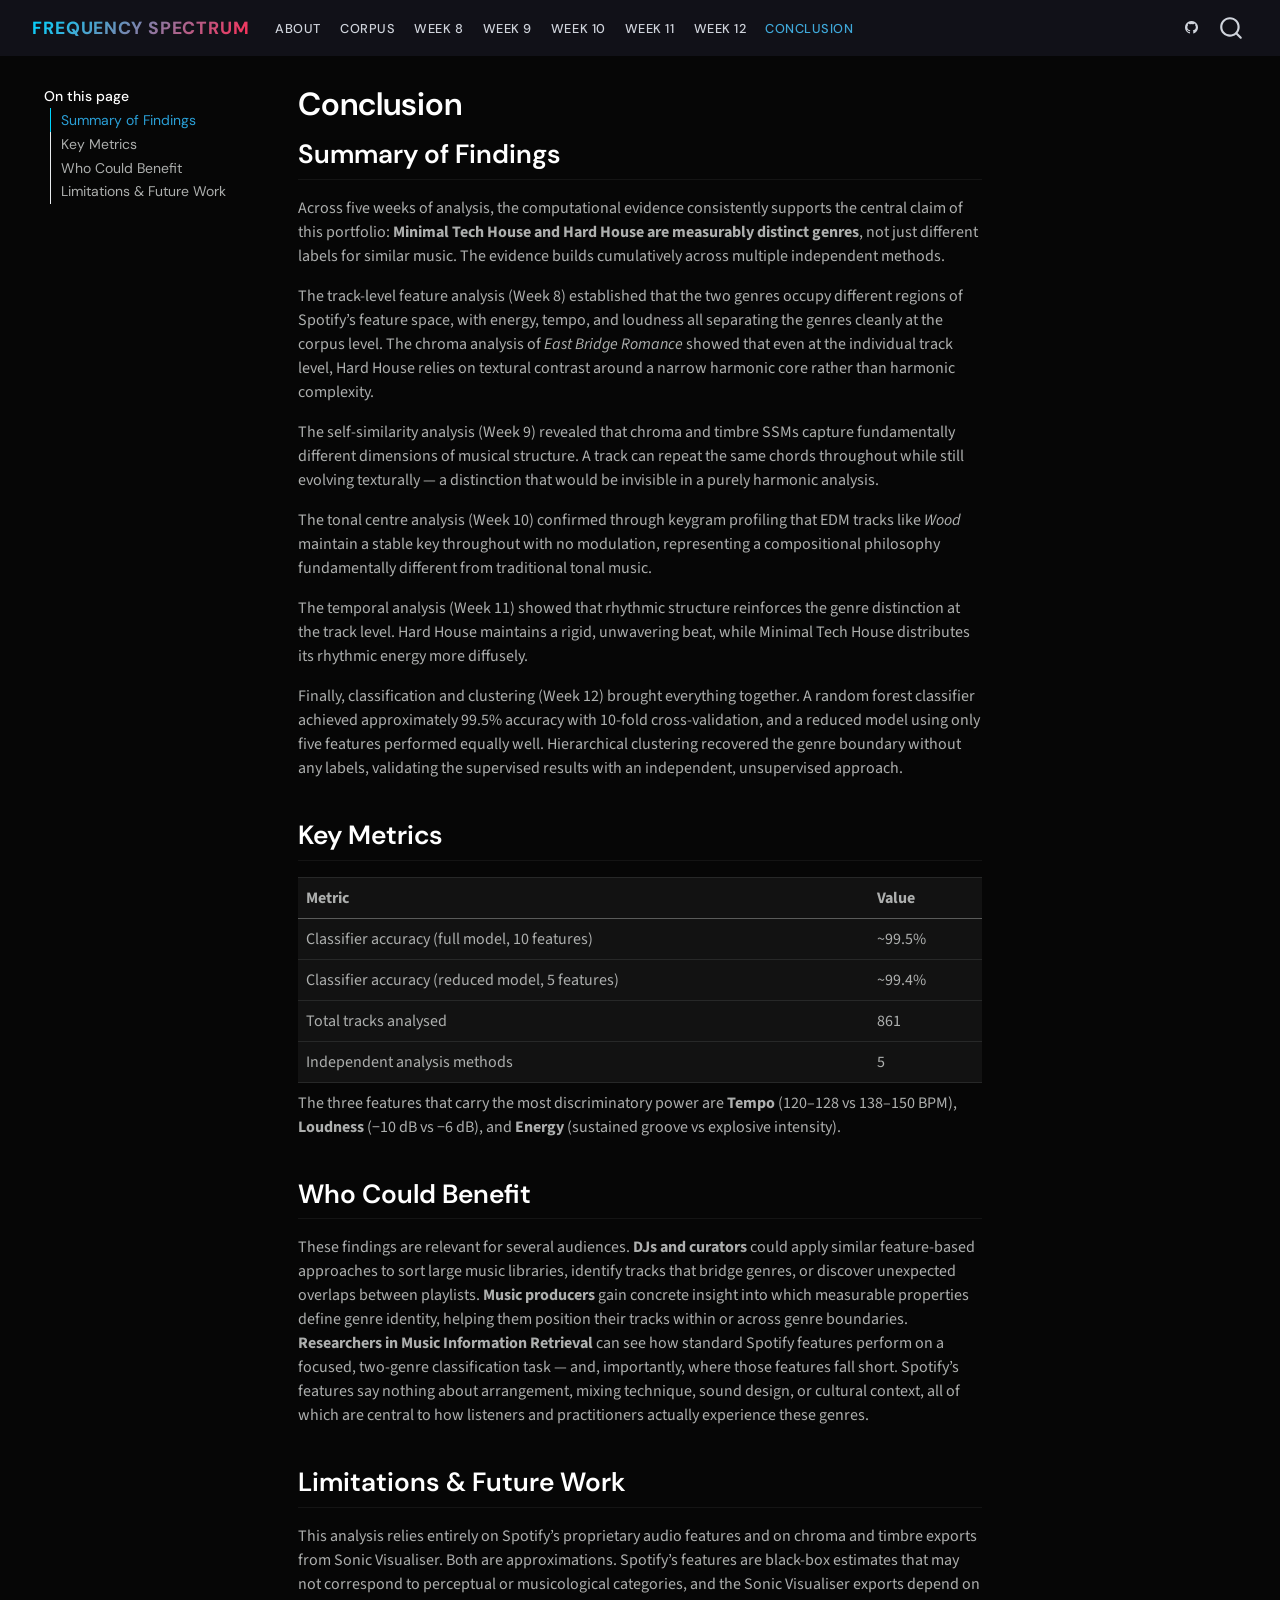
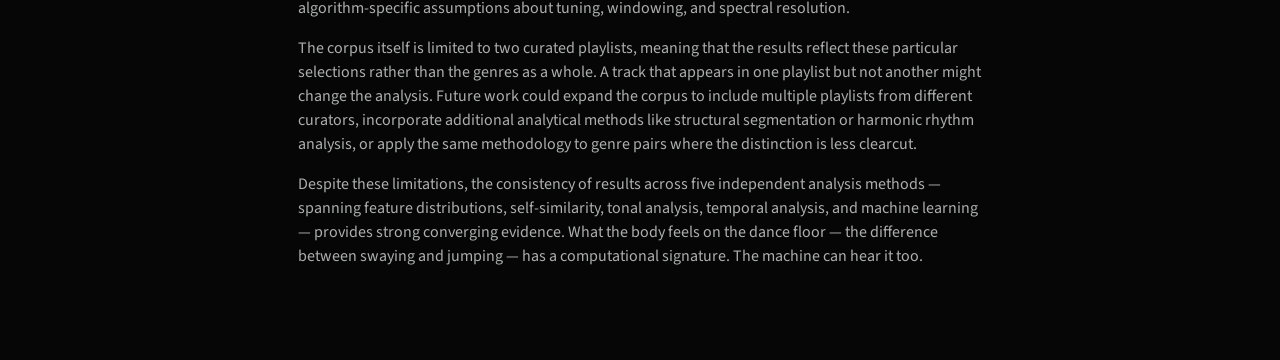
==== docs/conclusion.html @ 455fdeac "Final portfolio" ====
<!DOCTYPE html>
<html xmlns="http://www.w3.org/1999/xhtml" lang="en" xml:lang="en"><head>

<meta charset="utf-8">
<meta name="generator" content="quarto-1.8.25">

<meta name="viewport" content="width=device-width, initial-scale=1.0, user-scalable=yes">


<title>Conclusion – Frequency Spectrum</title>
<style>
code{white-space: pre-wrap;}
span.smallcaps{font-variant: small-caps;}
div.columns{display: flex; gap: min(4vw, 1.5em);}
div.column{flex: auto; overflow-x: auto;}
div.hanging-indent{margin-left: 1.5em; text-indent: -1.5em;}
ul.task-list{list-style: none;}
ul.task-list li input[type="checkbox"] {
  width: 0.8em;
  margin: 0 0.8em 0.2em -1em; /* quarto-specific, see https://github.com/quarto-dev/quarto-cli/issues/4556 */ 
  vertical-align: middle;
}
</style>


<script src="site_libs/quarto-nav/quarto-nav.js"></script>
<script src="site_libs/quarto-nav/headroom.min.js"></script>
<script src="site_libs/clipboard/clipboard.min.js"></script>
<script src="site_libs/quarto-search/autocomplete.umd.js"></script>
<script src="site_libs/quarto-search/fuse.min.js"></script>
<script src="site_libs/quarto-search/quarto-search.js"></script>
<meta name="quarto:offset" content="./">
<script src="site_libs/quarto-html/quarto.js" type="module"></script>
<script src="site_libs/quarto-html/tabsets/tabsets.js" type="module"></script>
<script src="site_libs/quarto-html/axe/axe-check.js" type="module"></script>
<script src="site_libs/quarto-html/popper.min.js"></script>
<script src="site_libs/quarto-html/tippy.umd.min.js"></script>
<script src="site_libs/quarto-html/anchor.min.js"></script>
<link href="site_libs/quarto-html/tippy.css" rel="stylesheet">
<link href="site_libs/quarto-html/quarto-syntax-highlighting-dark-707d8167ce6003fca903bfe2be84ab7f.css" rel="stylesheet" id="quarto-text-highlighting-styles">
<script src="site_libs/bootstrap/bootstrap.min.js"></script>
<link href="site_libs/bootstrap/bootstrap-icons.css" rel="stylesheet">
<link href="site_libs/bootstrap/bootstrap-e478859834df8f7b077fbd1dd3762a8b.min.css" rel="stylesheet" append-hash="true" id="quarto-bootstrap" data-mode="dark">
<script id="quarto-search-options" type="application/json">{
  "location": "navbar",
  "copy-button": false,
  "collapse-after": 3,
  "panel-placement": "end",
  "type": "overlay",
  "limit": 50,
  "keyboard-shortcut": [
    "f",
    "/",
    "s"
  ],
  "show-item-context": false,
  "language": {
    "search-no-results-text": "No results",
    "search-matching-documents-text": "matching documents",
    "search-copy-link-title": "Copy link to search",
    "search-hide-matches-text": "Hide additional matches",
    "search-more-match-text": "more match in this document",
    "search-more-matches-text": "more matches in this document",
    "search-clear-button-title": "Clear",
    "search-text-placeholder": "",
    "search-detached-cancel-button-title": "Cancel",
    "search-submit-button-title": "Submit",
    "search-label": "Search"
  }
}</script>
<style>html{ scroll-behavior: smooth; }</style>


<link rel="stylesheet" href="style.css">
</head>

<body class="floating nav-fixed quarto-light">

<div id="quarto-search-results"></div>
  <header id="quarto-header" class="headroom fixed-top">
    <nav class="navbar navbar-expand-lg " data-bs-theme="dark">
      <div class="navbar-container container-fluid">
      <div class="navbar-brand-container mx-auto">
    <a href="./index.html" class="navbar-brand navbar-brand-logo">
    </a>
    <a class="navbar-brand" href="./index.html">
    <span class="navbar-title">Frequency Spectrum</span>
    </a>
  </div>
            <div id="quarto-search" class="" title="Search"></div>
          <button class="navbar-toggler" type="button" data-bs-toggle="collapse" data-bs-target="#navbarCollapse" aria-controls="navbarCollapse" role="menu" aria-expanded="false" aria-label="Toggle navigation" onclick="if (window.quartoToggleHeadroom) { window.quartoToggleHeadroom(); }">
  <span class="navbar-toggler-icon"></span>
</button>
          <div class="collapse navbar-collapse" id="navbarCollapse">
            <ul class="navbar-nav navbar-nav-scroll me-auto">
  <li class="nav-item">
    <a class="nav-link" href="./index.html"> 
<span class="menu-text">About</span></a>
  </li>  
  <li class="nav-item">
    <a class="nav-link" href="./corpus.html"> 
<span class="menu-text">Corpus</span></a>
  </li>  
  <li class="nav-item">
    <a class="nav-link" href="./week8.html"> 
<span class="menu-text">Week 8</span></a>
  </li>  
  <li class="nav-item">
    <a class="nav-link" href="./week9.html"> 
<span class="menu-text">Week 9</span></a>
  </li>  
  <li class="nav-item">
    <a class="nav-link" href="./week10.html"> 
<span class="menu-text">Week 10</span></a>
  </li>  
  <li class="nav-item">
    <a class="nav-link" href="./week11.html"> 
<span class="menu-text">Week 11</span></a>
  </li>  
  <li class="nav-item">
    <a class="nav-link" href="./week12.html"> 
<span class="menu-text">Week 12</span></a>
  </li>  
  <li class="nav-item">
    <a class="nav-link active" href="./conclusion.html" aria-current="page"> 
<span class="menu-text">Conclusion</span></a>
  </li>  
</ul>
            <ul class="navbar-nav navbar-nav-scroll ms-auto">
  <li class="nav-item compact">
    <a class="nav-link" href="https://github.com/abelvestering/Computational_Musicology/"> <i class="bi bi-github" role="img">
</i> 
<span class="menu-text"></span></a>
  </li>  
</ul>
          </div> <!-- /navcollapse -->
            <div class="quarto-navbar-tools">
</div>
      </div> <!-- /container-fluid -->
    </nav>
</header>
<!-- content -->
<div id="quarto-content" class="quarto-container page-columns page-rows-contents page-layout-article page-navbar">
<!-- sidebar -->
  <nav id="quarto-sidebar" class="sidebar collapse collapse-horizontal quarto-sidebar-collapse-item sidebar-navigation floating overflow-auto">
    <nav id="TOC" role="doc-toc" class="toc-active">
    <h2 id="toc-title">On this page</h2>
   
  <ul>
  <li><a href="#summary-of-findings" id="toc-summary-of-findings" class="nav-link active" data-scroll-target="#summary-of-findings">Summary of Findings</a></li>
  <li><a href="#key-metrics" id="toc-key-metrics" class="nav-link" data-scroll-target="#key-metrics">Key Metrics</a></li>
  <li><a href="#who-could-benefit" id="toc-who-could-benefit" class="nav-link" data-scroll-target="#who-could-benefit">Who Could Benefit</a></li>
  <li><a href="#limitations-future-work" id="toc-limitations-future-work" class="nav-link" data-scroll-target="#limitations-future-work">Limitations &amp; Future Work</a></li>
  </ul>
</nav>
</nav>
<div id="quarto-sidebar-glass" class="quarto-sidebar-collapse-item" data-bs-toggle="collapse" data-bs-target=".quarto-sidebar-collapse-item"></div>
<!-- margin-sidebar -->
    <div id="quarto-margin-sidebar" class="sidebar margin-sidebar zindex-bottom">
    </div>
<!-- main -->
<main class="content" id="quarto-document-content">

<header id="title-block-header" class="quarto-title-block default">
<div class="quarto-title">
<h1 class="title">Conclusion</h1>
</div>



<div class="quarto-title-meta">

    
  
    
  </div>
  


</header>


<section id="summary-of-findings" class="level2">
<h2 class="anchored" data-anchor-id="summary-of-findings">Summary of Findings</h2>
<p>Across five weeks of analysis, the computational evidence consistently supports the central claim of this portfolio: <strong>Minimal Tech House and Hard House are measurably distinct genres</strong>, not just different labels for similar music. The evidence builds cumulatively across multiple independent methods.</p>
<p>The track-level feature analysis (Week 8) established that the two genres occupy different regions of Spotify’s feature space, with energy, tempo, and loudness all separating the genres cleanly at the corpus level. The chroma analysis of <em>East Bridge Romance</em> showed that even at the individual track level, Hard House relies on textural contrast around a narrow harmonic core rather than harmonic complexity.</p>
<p>The self-similarity analysis (Week 9) revealed that chroma and timbre SSMs capture fundamentally different dimensions of musical structure. A track can repeat the same chords throughout while still evolving texturally — a distinction that would be invisible in a purely harmonic analysis.</p>
<p>The tonal centre analysis (Week 10) confirmed through keygram profiling that EDM tracks like <em>Wood</em> maintain a stable key throughout with no modulation, representing a compositional philosophy fundamentally different from traditional tonal music.</p>
<p>The temporal analysis (Week 11) showed that rhythmic structure reinforces the genre distinction at the track level. Hard House maintains a rigid, unwavering beat, while Minimal Tech House distributes its rhythmic energy more diffusely.</p>
<p>Finally, classification and clustering (Week 12) brought everything together. A random forest classifier achieved approximately 99.5% accuracy with 10-fold cross-validation, and a reduced model using only five features performed equally well. Hierarchical clustering recovered the genre boundary without any labels, validating the supervised results with an independent, unsupervised approach.</p>
</section>
<section id="key-metrics" class="level2">
<h2 class="anchored" data-anchor-id="key-metrics">Key Metrics</h2>
<table class="caption-top table">
<thead>
<tr class="header">
<th>Metric</th>
<th>Value</th>
</tr>
</thead>
<tbody>
<tr class="odd">
<td>Classifier accuracy (full model, 10 features)</td>
<td>~99.5%</td>
</tr>
<tr class="even">
<td>Classifier accuracy (reduced model, 5 features)</td>
<td>~99.4%</td>
</tr>
<tr class="odd">
<td>Total tracks analysed</td>
<td>861</td>
</tr>
<tr class="even">
<td>Independent analysis methods</td>
<td>5</td>
</tr>
</tbody>
</table>
<p>The three features that carry the most discriminatory power are <strong>Tempo</strong> (120–128 vs 138–150 BPM), <strong>Loudness</strong> (−10 dB vs −6 dB), and <strong>Energy</strong> (sustained groove vs explosive intensity).</p>
</section>
<section id="who-could-benefit" class="level2">
<h2 class="anchored" data-anchor-id="who-could-benefit">Who Could Benefit</h2>
<p>These findings are relevant for several audiences. <strong>DJs and curators</strong> could apply similar feature-based approaches to sort large music libraries, identify tracks that bridge genres, or discover unexpected overlaps between playlists. <strong>Music producers</strong> gain concrete insight into which measurable properties define genre identity, helping them position their tracks within or across genre boundaries. <strong>Researchers in Music Information Retrieval</strong> can see how standard Spotify features perform on a focused, two-genre classification task — and, importantly, where those features fall short. Spotify’s features say nothing about arrangement, mixing technique, sound design, or cultural context, all of which are central to how listeners and practitioners actually experience these genres.</p>
</section>
<section id="limitations-future-work" class="level2">
<h2 class="anchored" data-anchor-id="limitations-future-work">Limitations &amp; Future Work</h2>
<p>This analysis relies entirely on Spotify’s proprietary audio features and on chroma and timbre exports from Sonic Visualiser. Both are approximations. Spotify’s features are black-box estimates that may not correspond to perceptual or musicological categories, and the Sonic Visualiser exports depend on algorithm-specific assumptions about tuning, windowing, and spectral resolution.</p>
<p>The corpus itself is limited to two curated playlists, meaning that the results reflect these particular selections rather than the genres as a whole. A track that appears in one playlist but not another might change the analysis. Future work could expand the corpus to include multiple playlists from different curators, incorporate additional analytical methods like structural segmentation or harmonic rhythm analysis, or apply the same methodology to genre pairs where the distinction is less clearcut.</p>
<p>Despite these limitations, the consistency of results across five independent analysis methods — spanning feature distributions, self-similarity, tonal analysis, temporal analysis, and machine learning — provides strong converging evidence. What the body feels on the dance floor — the difference between swaying and jumping — has a computational signature. The machine can hear it too.</p>


</section>

</main> <!-- /main -->
<script id="quarto-html-after-body" type="application/javascript">
  window.document.addEventListener("DOMContentLoaded", function (event) {
    const icon = "";
    const anchorJS = new window.AnchorJS();
    anchorJS.options = {
      placement: 'right',
      icon: icon
    };
    anchorJS.add('.anchored');
    const isCodeAnnotation = (el) => {
      for (const clz of el.classList) {
        if (clz.startsWith('code-annotation-')) {                     
          return true;
        }
      }
      return false;
    }
    const onCopySuccess = function(e) {
      // button target
      const button = e.trigger;
      // don't keep focus
      button.blur();
      // flash "checked"
      button.classList.add('code-copy-button-checked');
      var currentTitle = button.getAttribute("title");
      button.setAttribute("title", "Copied!");
      let tooltip;
      if (window.bootstrap) {
        button.setAttribute("data-bs-toggle", "tooltip");
        button.setAttribute("data-bs-placement", "left");
        button.setAttribute("data-bs-title", "Copied!");
        tooltip = new bootstrap.Tooltip(button, 
          { trigger: "manual", 
            customClass: "code-copy-button-tooltip",
            offset: [0, -8]});
        tooltip.show();    
      }
      setTimeout(function() {
        if (tooltip) {
          tooltip.hide();
          button.removeAttribute("data-bs-title");
          button.removeAttribute("data-bs-toggle");
          button.removeAttribute("data-bs-placement");
        }
        button.setAttribute("title", currentTitle);
        button.classList.remove('code-copy-button-checked');
      }, 1000);
      // clear code selection
      e.clearSelection();
    }
    const getTextToCopy = function(trigger) {
      const outerScaffold = trigger.parentElement.cloneNode(true);
      const codeEl = outerScaffold.querySelector('code');
      for (const childEl of codeEl.children) {
        if (isCodeAnnotation(childEl)) {
          childEl.remove();
        }
      }
      return codeEl.innerText;
    }
    const clipboard = new window.ClipboardJS('.code-copy-button:not([data-in-quarto-modal])', {
      text: getTextToCopy
    });
    clipboard.on('success', onCopySuccess);
    if (window.document.getElementById('quarto-embedded-source-code-modal')) {
      const clipboardModal = new window.ClipboardJS('.code-copy-button[data-in-quarto-modal]', {
        text: getTextToCopy,
        container: window.document.getElementById('quarto-embedded-source-code-modal')
      });
      clipboardModal.on('success', onCopySuccess);
    }
      var localhostRegex = new RegExp(/^(?:http|https):\/\/localhost\:?[0-9]*\//);
      var mailtoRegex = new RegExp(/^mailto:/);
        var filterRegex = new RegExp('/' + window.location.host + '/');
      var isInternal = (href) => {
          return filterRegex.test(href) || localhostRegex.test(href) || mailtoRegex.test(href);
      }
      // Inspect non-navigation links and adorn them if external
     var links = window.document.querySelectorAll('a[href]:not(.nav-link):not(.navbar-brand):not(.toc-action):not(.sidebar-link):not(.sidebar-item-toggle):not(.pagination-link):not(.no-external):not([aria-hidden]):not(.dropdown-item):not(.quarto-navigation-tool):not(.about-link)');
      for (var i=0; i<links.length; i++) {
        const link = links[i];
        if (!isInternal(link.href)) {
          // undo the damage that might have been done by quarto-nav.js in the case of
          // links that we want to consider external
          if (link.dataset.originalHref !== undefined) {
            link.href = link.dataset.originalHref;
          }
        }
      }
    function tippyHover(el, contentFn, onTriggerFn, onUntriggerFn) {
      const config = {
        allowHTML: true,
        maxWidth: 500,
        delay: 100,
        arrow: false,
        appendTo: function(el) {
            return el.parentElement;
        },
        interactive: true,
        interactiveBorder: 10,
        theme: 'quarto',
        placement: 'bottom-start',
      };
      if (contentFn) {
        config.content = contentFn;
      }
      if (onTriggerFn) {
        config.onTrigger = onTriggerFn;
      }
      if (onUntriggerFn) {
        config.onUntrigger = onUntriggerFn;
      }
      window.tippy(el, config); 
    }
    const noterefs = window.document.querySelectorAll('a[role="doc-noteref"]');
    for (var i=0; i<noterefs.length; i++) {
      const ref = noterefs[i];
      tippyHover(ref, function() {
        // use id or data attribute instead here
        let href = ref.getAttribute('data-footnote-href') || ref.getAttribute('href');
        try { href = new URL(href).hash; } catch {}
        const id = href.replace(/^#\/?/, "");
        const note = window.document.getElementById(id);
        if (note) {
          return note.innerHTML;
        } else {
          return "";
        }
      });
    }
    const xrefs = window.document.querySelectorAll('a.quarto-xref');
    const processXRef = (id, note) => {
      // Strip column container classes
      const stripColumnClz = (el) => {
        el.classList.remove("page-full", "page-columns");
        if (el.children) {
          for (const child of el.children) {
            stripColumnClz(child);
          }
        }
      }
      stripColumnClz(note)
      if (id === null || id.startsWith('sec-')) {
        // Special case sections, only their first couple elements
        const container = document.createElement("div");
        if (note.children && note.children.length > 2) {
          container.appendChild(note.children[0].cloneNode(true));
          for (let i = 1; i < note.children.length; i++) {
            const child = note.children[i];
            if (child.tagName === "P" && child.innerText === "") {
              continue;
            } else {
              container.appendChild(child.cloneNode(true));
              break;
            }
          }
          if (window.Quarto?.typesetMath) {
            window.Quarto.typesetMath(container);
          }
          return container.innerHTML
        } else {
          if (window.Quarto?.typesetMath) {
            window.Quarto.typesetMath(note);
          }
          return note.innerHTML;
        }
      } else {
        // Remove any anchor links if they are present
        const anchorLink = note.querySelector('a.anchorjs-link');
        if (anchorLink) {
          anchorLink.remove();
        }
        if (window.Quarto?.typesetMath) {
          window.Quarto.typesetMath(note);
        }
        if (note.classList.contains("callout")) {
          return note.outerHTML;
        } else {
          return note.innerHTML;
        }
      }
    }
    for (var i=0; i<xrefs.length; i++) {
      const xref = xrefs[i];
      tippyHover(xref, undefined, function(instance) {
        instance.disable();
        let url = xref.getAttribute('href');
        let hash = undefined; 
        if (url.startsWith('#')) {
          hash = url;
        } else {
          try { hash = new URL(url).hash; } catch {}
        }
        if (hash) {
          const id = hash.replace(/^#\/?/, "");
          const note = window.document.getElementById(id);
          if (note !== null) {
            try {
              const html = processXRef(id, note.cloneNode(true));
              instance.setContent(html);
            } finally {
              instance.enable();
              instance.show();
            }
          } else {
            // See if we can fetch this
            fetch(url.split('#')[0])
            .then(res => res.text())
            .then(html => {
              const parser = new DOMParser();
              const htmlDoc = parser.parseFromString(html, "text/html");
              const note = htmlDoc.getElementById(id);
              if (note !== null) {
                const html = processXRef(id, note);
                instance.setContent(html);
              } 
            }).finally(() => {
              instance.enable();
              instance.show();
            });
          }
        } else {
          // See if we can fetch a full url (with no hash to target)
          // This is a special case and we should probably do some content thinning / targeting
          fetch(url)
          .then(res => res.text())
          .then(html => {
            const parser = new DOMParser();
            const htmlDoc = parser.parseFromString(html, "text/html");
            const note = htmlDoc.querySelector('main.content');
            if (note !== null) {
              // This should only happen for chapter cross references
              // (since there is no id in the URL)
              // remove the first header
              if (note.children.length > 0 && note.children[0].tagName === "HEADER") {
                note.children[0].remove();
              }
              const html = processXRef(null, note);
              instance.setContent(html);
            } 
          }).finally(() => {
            instance.enable();
            instance.show();
          });
        }
      }, function(instance) {
      });
    }
        let selectedAnnoteEl;
        const selectorForAnnotation = ( cell, annotation) => {
          let cellAttr = 'data-code-cell="' + cell + '"';
          let lineAttr = 'data-code-annotation="' +  annotation + '"';
          const selector = 'span[' + cellAttr + '][' + lineAttr + ']';
          return selector;
        }
        const selectCodeLines = (annoteEl) => {
          const doc = window.document;
          const targetCell = annoteEl.getAttribute("data-target-cell");
          const targetAnnotation = annoteEl.getAttribute("data-target-annotation");
          const annoteSpan = window.document.querySelector(selectorForAnnotation(targetCell, targetAnnotation));
          const lines = annoteSpan.getAttribute("data-code-lines").split(",");
          const lineIds = lines.map((line) => {
            return targetCell + "-" + line;
          })
          let top = null;
          let height = null;
          let parent = null;
          if (lineIds.length > 0) {
              //compute the position of the single el (top and bottom and make a div)
              const el = window.document.getElementById(lineIds[0]);
              top = el.offsetTop;
              height = el.offsetHeight;
              parent = el.parentElement.parentElement;
            if (lineIds.length > 1) {
              const lastEl = window.document.getElementById(lineIds[lineIds.length - 1]);
              const bottom = lastEl.offsetTop + lastEl.offsetHeight;
              height = bottom - top;
            }
            if (top !== null && height !== null && parent !== null) {
              // cook up a div (if necessary) and position it 
              let div = window.document.getElementById("code-annotation-line-highlight");
              if (div === null) {
                div = window.document.createElement("div");
                div.setAttribute("id", "code-annotation-line-highlight");
                div.style.position = 'absolute';
                parent.appendChild(div);
              }
              div.style.top = top - 2 + "px";
              div.style.height = height + 4 + "px";
              div.style.left = 0;
              let gutterDiv = window.document.getElementById("code-annotation-line-highlight-gutter");
              if (gutterDiv === null) {
                gutterDiv = window.document.createElement("div");
                gutterDiv.setAttribute("id", "code-annotation-line-highlight-gutter");
                gutterDiv.style.position = 'absolute';
                const codeCell = window.document.getElementById(targetCell);
                const gutter = codeCell.querySelector('.code-annotation-gutter');
                gutter.appendChild(gutterDiv);
              }
              gutterDiv.style.top = top - 2 + "px";
              gutterDiv.style.height = height + 4 + "px";
            }
            selectedAnnoteEl = annoteEl;
          }
        };
        const unselectCodeLines = () => {
          const elementsIds = ["code-annotation-line-highlight", "code-annotation-line-highlight-gutter"];
          elementsIds.forEach((elId) => {
            const div = window.document.getElementById(elId);
            if (div) {
              div.remove();
            }
          });
          selectedAnnoteEl = undefined;
        };
          // Handle positioning of the toggle
      window.addEventListener(
        "resize",
        throttle(() => {
          elRect = undefined;
          if (selectedAnnoteEl) {
            selectCodeLines(selectedAnnoteEl);
          }
        }, 10)
      );
      function throttle(fn, ms) {
      let throttle = false;
      let timer;
        return (...args) => {
          if(!throttle) { // first call gets through
              fn.apply(this, args);
              throttle = true;
          } else { // all the others get throttled
              if(timer) clearTimeout(timer); // cancel #2
              timer = setTimeout(() => {
                fn.apply(this, args);
                timer = throttle = false;
              }, ms);
          }
        };
      }
        // Attach click handler to the DT
        const annoteDls = window.document.querySelectorAll('dt[data-target-cell]');
        for (const annoteDlNode of annoteDls) {
          annoteDlNode.addEventListener('click', (event) => {
            const clickedEl = event.target;
            if (clickedEl !== selectedAnnoteEl) {
              unselectCodeLines();
              const activeEl = window.document.querySelector('dt[data-target-cell].code-annotation-active');
              if (activeEl) {
                activeEl.classList.remove('code-annotation-active');
              }
              selectCodeLines(clickedEl);
              clickedEl.classList.add('code-annotation-active');
            } else {
              // Unselect the line
              unselectCodeLines();
              clickedEl.classList.remove('code-annotation-active');
            }
          });
        }
    const findCites = (el) => {
      const parentEl = el.parentElement;
      if (parentEl) {
        const cites = parentEl.dataset.cites;
        if (cites) {
          return {
            el,
            cites: cites.split(' ')
          };
        } else {
          return findCites(el.parentElement)
        }
      } else {
        return undefined;
      }
    };
    var bibliorefs = window.document.querySelectorAll('a[role="doc-biblioref"]');
    for (var i=0; i<bibliorefs.length; i++) {
      const ref = bibliorefs[i];
      const citeInfo = findCites(ref);
      if (citeInfo) {
        tippyHover(citeInfo.el, function() {
          var popup = window.document.createElement('div');
          citeInfo.cites.forEach(function(cite) {
            var citeDiv = window.document.createElement('div');
            citeDiv.classList.add('hanging-indent');
            citeDiv.classList.add('csl-entry');
            var biblioDiv = window.document.getElementById('ref-' + cite);
            if (biblioDiv) {
              citeDiv.innerHTML = biblioDiv.innerHTML;
            }
            popup.appendChild(citeDiv);
          });
          return popup.innerHTML;
        });
      }
    }
  });
  </script>
</div> <!-- /content -->




<script src="site_libs/quarto-html/zenscroll-min.js"></script>
</body></html>
---- docs/site_libs/quarto-html/tippy.css ----
.tippy-box[data-animation=fade][data-state=hidden]{opacity:0}[data-tippy-root]{max-width:calc(100vw - 10px)}.tippy-box{position:relative;background-color:#333;color:#fff;border-radius:4px;font-size:14px;line-height:1.4;white-space:normal;outline:0;transition-property:transform,visibility,opacity}.tippy-box[data-placement^=top]>.tippy-arrow{bottom:0}.tippy-box[data-placement^=top]>.tippy-arrow:before{bottom:-7px;left:0;border-width:8px 8px 0;border-top-color:initial;transform-origin:center top}.tippy-box[data-placement^=bottom]>.tippy-arrow{top:0}.tippy-box[data-placement^=bottom]>.tippy-arrow:before{top:-7px;left:0;border-width:0 8px 8px;border-bottom-color:initial;transform-origin:center bottom}.tippy-box[data-placement^=left]>.tippy-arrow{right:0}.tippy-box[data-placement^=left]>.tippy-arrow:before{border-width:8px 0 8px 8px;border-left-color:initial;right:-7px;transform-origin:center left}.tippy-box[data-placement^=right]>.tippy-arrow{left:0}.tippy-box[data-placement^=right]>.tippy-arrow:before{left:-7px;border-width:8px 8px 8px 0;border-right-color:initial;transform-origin:center right}.tippy-box[data-inertia][data-state=visible]{transition-timing-function:cubic-bezier(.54,1.5,.38,1.11)}.tippy-arrow{width:16px;height:16px;color:#333}.tippy-arrow:before{content:"";position:absolute;border-color:transparent;border-style:solid}.tippy-content{position:relative;padding:5px 9px;z-index:1}
---- docs/site_libs/quarto-html/quarto-syntax-highlighting-dark-707d8167ce6003fca903bfe2be84ab7f.css ----
/* quarto syntax highlight colors */
:root {
  --quarto-hl-al-color: #f07178;
  --quarto-hl-an-color: #d4d0ab;
  --quarto-hl-at-color: #00e0e0;
  --quarto-hl-bn-color: #d4d0ab;
  --quarto-hl-bu-color: #abe338;
  --quarto-hl-ch-color: #abe338;
  --quarto-hl-co-color: #f8f8f2;
  --quarto-hl-cv-color: #ffd700;
  --quarto-hl-cn-color: #ffd700;
  --quarto-hl-cf-color: #ffa07a;
  --quarto-hl-dt-color: #ffa07a;
  --quarto-hl-dv-color: #d4d0ab;
  --quarto-hl-do-color: #f8f8f2;
  --quarto-hl-er-color: #f07178;
  --quarto-hl-ex-color: #00e0e0;
  --quarto-hl-fl-color: #d4d0ab;
  --quarto-hl-fu-color: #ffa07a;
  --quarto-hl-im-color: #abe338;
  --quarto-hl-in-color: #d4d0ab;
  --quarto-hl-kw-color: #ffa07a;
  --quarto-hl-op-color: #ffa07a;
  --quarto-hl-ot-color: #00e0e0;
  --quarto-hl-pp-color: #dcc6e0;
  --quarto-hl-re-color: #00e0e0;
  --quarto-hl-sc-color: #abe338;
  --quarto-hl-ss-color: #abe338;
  --quarto-hl-st-color: #abe338;
  --quarto-hl-va-color: #00e0e0;
  --quarto-hl-vs-color: #abe338;
  --quarto-hl-wa-color: #dcc6e0;
}

/* other quarto variables */
:root {
  --quarto-font-monospace: SFMono-Regular, Menlo, Monaco, Consolas, "Liberation Mono", "Courier New", monospace;
}

/* syntax highlight based on Pandoc's rules */
pre > code.sourceCode > span {
  color: #f8f8f2;
}

code.sourceCode > span {
  color: #f8f8f2;
}

div.sourceCode,
div.sourceCode pre.sourceCode {
  color: #f8f8f2;
}

/* Normal */
code span {
  color: #f8f8f2;
}

/* Alert */
code span.al {
  color: #f07178;
}

/* Annotation */
code span.an {
  color: #d4d0ab;
}

/* Attribute */
code span.at {
  color: #00e0e0;
}

/* BaseN */
code span.bn {
  color: #d4d0ab;
}

/* BuiltIn */
code span.bu {
  color: #abe338;
}

/* ControlFlow */
code span.cf {
  font-weight: bold;
  color: #ffa07a;
}

/* Char */
code span.ch {
  color: #abe338;
}

/* Constant */
code span.cn {
  color: #ffd700;
}

/* Comment */
code span.co {
  font-style: italic;
  color: #f8f8f2;
}

/* CommentVar */
code span.cv {
  color: #ffd700;
}

/* Documentation */
code span.do {
  color: #f8f8f2;
}

/* DataType */
code span.dt {
  color: #ffa07a;
}

/* DecVal */
code span.dv {
  color: #d4d0ab;
}

/* Error */
code span.er {
  color: #f07178;
  text-decoration: underline;
}

/* Extension */
code span.ex {
  font-weight: bold;
  color: #00e0e0;
}

/* Float */
code span.fl {
  color: #d4d0ab;
}

/* Function */
code span.fu {
  color: #ffa07a;
}

/* Import */
code span.im {
  color: #abe338;
}

/* Information */
code span.in {
  color: #d4d0ab;
}

/* Keyword */
code span.kw {
  font-weight: bold;
  color: #ffa07a;
}

/* Operator */
code span.op {
  color: #ffa07a;
}

/* Other */
code span.ot {
  color: #00e0e0;
}

/* Preprocessor */
code span.pp {
  color: #dcc6e0;
}

/* RegionMarker */
code span.re {
  background-color: #f8f8f2;
  color: #00e0e0;
}

/* SpecialChar */
code span.sc {
  color: #abe338;
}

/* SpecialString */
code span.ss {
  color: #abe338;
}

/* String */
code span.st {
  color: #abe338;
}

/* Variable */
code span.va {
  color: #00e0e0;
}

/* VerbatimString */
code span.vs {
  color: #abe338;
}

/* Warning */
code span.wa {
  color: #dcc6e0;
}

.prevent-inlining {
  content: "</";
}

/*# sourceMappingURL=f5ab3bb6f5ded8da9f12dd3a91d3da26.css.map */
---- docs/style.css ----
@import url('https://fonts.googleapis.com/css2?family=DM+Sans:opsz,wght@9..40,400..800&family=Source+Sans+3:wght@300;400;500;600;700&display=swap');

:root {
  --cyan: #00d4ff;
  --red: #ff2d55;
  --card-bg: #111118;
  --card-border: rgba(255,255,255,0.06);
  --text: #d0d4dc;
  --text-bright: #f0f2f5;
  --text-muted: #7a8090;
}

body { font-family: 'Source Sans 3', sans-serif !important; }
h1,h2,h3,h4,h5,h6 { font-family: 'DM Sans', sans-serif !important; }

/* Navbar */
.navbar-title {
  font-family: 'DM Sans', sans-serif !important;
  font-weight: 800 !important; font-size: 1.1rem !important;
  letter-spacing: 0.05em !important; text-transform: uppercase !important;
  background: linear-gradient(135deg, var(--cyan), var(--red)) !important;
  -webkit-background-clip: text !important; -webkit-text-fill-color: transparent !important;
}
.navbar .nav-link {
  font-family: 'DM Sans', sans-serif !important;
  font-size: 0.8rem !important; letter-spacing: 0.04em; text-transform: uppercase; font-weight: 500;
}

/* TOC sidebar */
.sidebar nav[role="doc-toc"] { font-family: 'DM Sans', sans-serif; font-size: 0.85rem; }
.sidebar nav[role="doc-toc"] a { transition: color 0.2s; }
.sidebar nav[role="doc-toc"] a.active { color: var(--cyan) !important; border-left-color: var(--cyan) !important; }

/* Section headers */
h2 { margin-top: 2.5rem; padding-bottom: 0.5rem; border-bottom: 1px solid var(--card-border); }
h3 { margin-top: 2rem; }

/* Genre tags */
.genre-tag {
  display: inline-block; padding: 0.3rem 0.8rem; border-radius: 5px;
  font-family: 'DM Sans', sans-serif; font-weight: 600; font-size: 0.78rem;
  letter-spacing: 0.04em; text-transform: uppercase;
}
.genre-tag.minimal { background: rgba(0,212,255,0.1); border: 1px solid rgba(0,212,255,0.25); color: var(--cyan); }
.genre-tag.hard { background: rgba(255,45,85,0.1); border: 1px solid rgba(255,45,85,0.25); color: var(--red); }

/* Alerts */
.alert-info { background: rgba(0,212,255,0.06) !important; border: 1px solid rgba(0,212,255,0.2) !important; border-radius: 8px !important; }
.alert-info strong { color: var(--cyan) !important; }

/* Tables */
table.dataTable thead th {
  font-family: 'DM Sans', sans-serif !important;
  font-weight: 600; font-size: 0.78rem; letter-spacing: 0.04em; text-transform: uppercase;
}

/* Images */
img { border-radius: 6px; max-width: 100%; }

/* Tabs */
.nav-tabs .nav-link { font-family: 'DM Sans', sans-serif !important; font-weight: 500; font-size: 0.82rem; }
.nav-tabs .nav-link.active { color: var(--cyan) !important; border-bottom: 2px solid var(--cyan) !important; }

/* Scrollbar */
::-webkit-scrollbar { width: 6px; }
::-webkit-scrollbar-track { background: transparent; }
::-webkit-scrollbar-thumb { background: rgba(255,255,255,0.08); border-radius: 3px; }
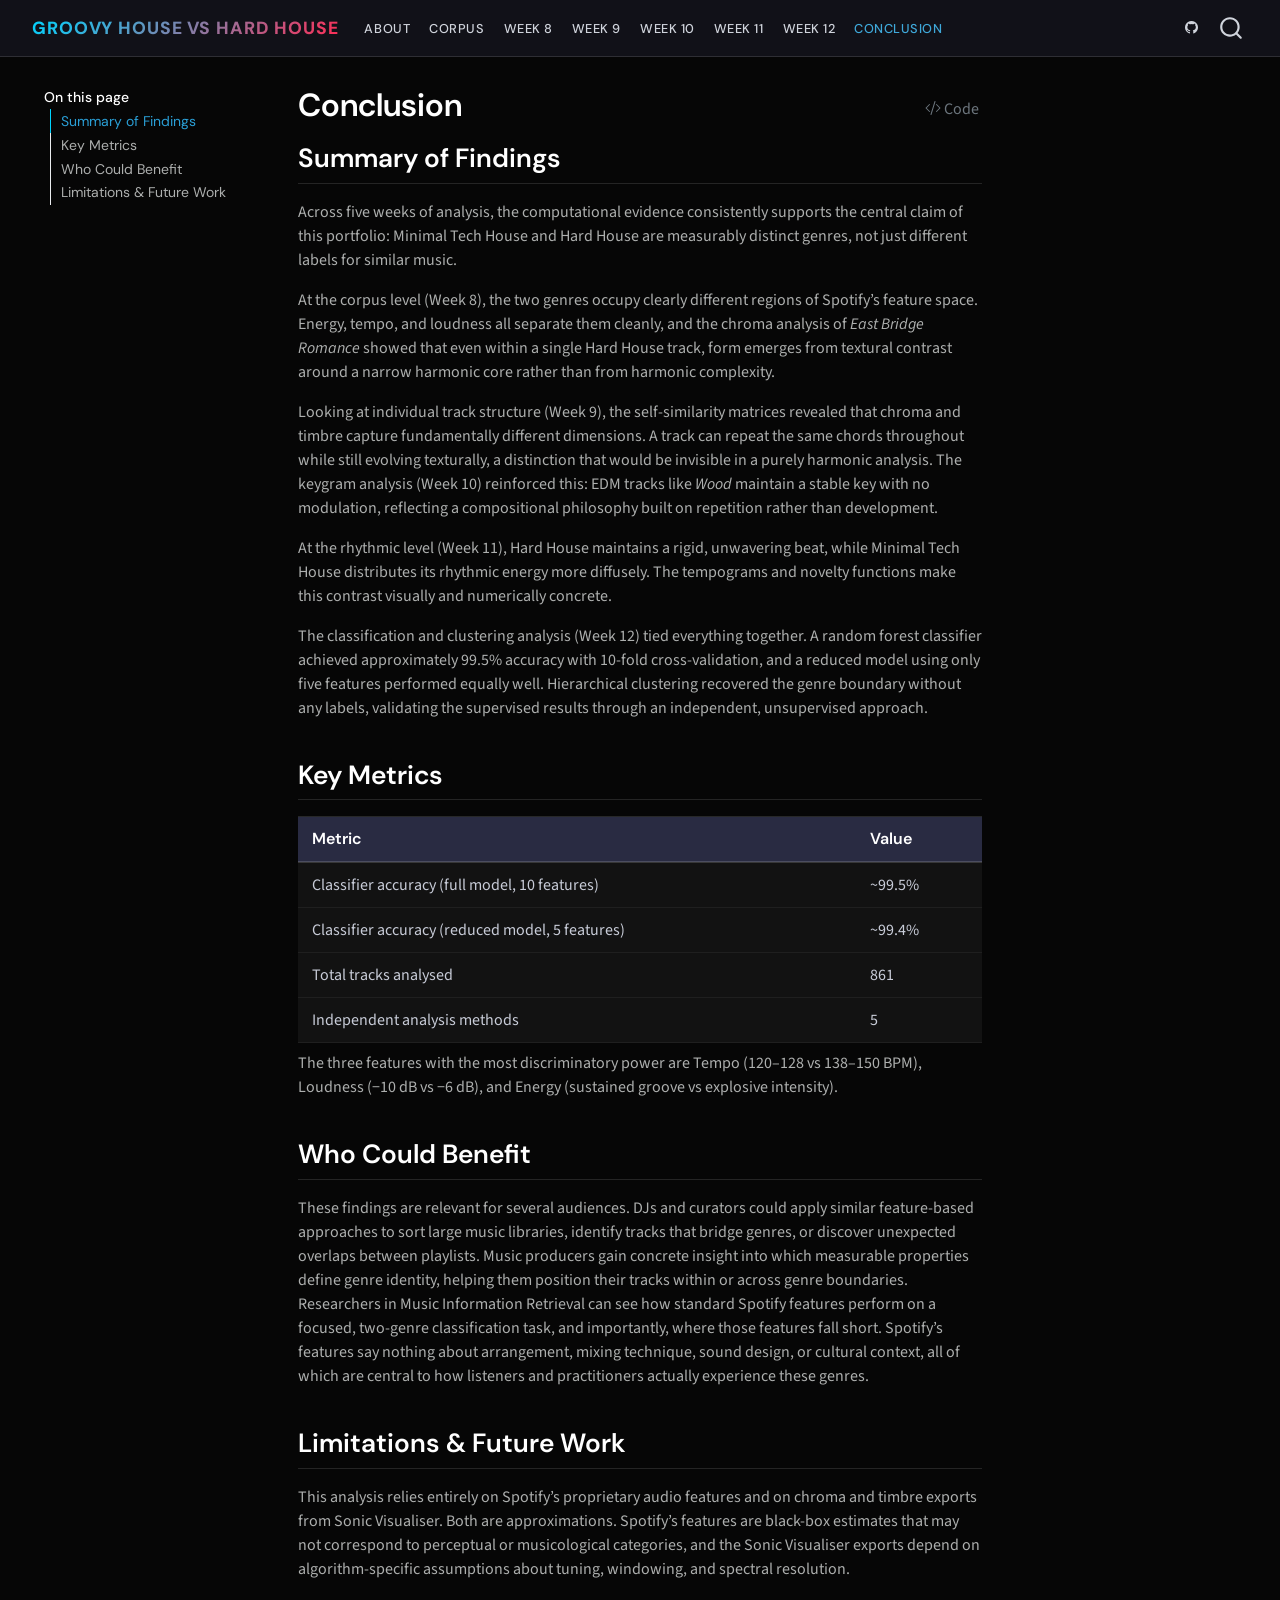
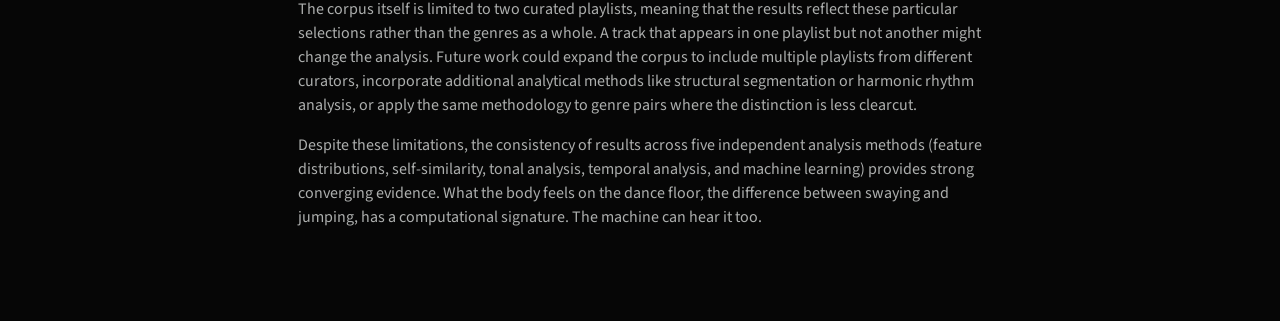
==== commit 668adf9a: "Portfolio computational musicology" ====
--- a/docs/conclusion.html
+++ b/docs/conclusion.html
@@ -7,7 +7,7 @@
 <meta name="viewport" content="width=device-width, initial-scale=1.0, user-scalable=yes">
 
 
-<title>Conclusion – Frequency Spectrum</title>
+<title>Conclusion – Groovy House vs Hard House</title>
 <style>
 code{white-space: pre-wrap;}
 span.smallcaps{font-variant: small-caps;}
@@ -20,11 +20,45 @@
   margin: 0 0.8em 0.2em -1em; /* quarto-specific, see https://github.com/quarto-dev/quarto-cli/issues/4556 */ 
   vertical-align: middle;
 }
+/* CSS for syntax highlighting */
+html { -webkit-text-size-adjust: 100%; }
+pre > code.sourceCode { white-space: pre; position: relative; }
+pre > code.sourceCode > span { display: inline-block; line-height: 1.25; }
+pre > code.sourceCode > span:empty { height: 1.2em; }
+.sourceCode { overflow: visible; }
+code.sourceCode > span { color: inherit; text-decoration: inherit; }
+div.sourceCode { margin: 1em 0; }
+pre.sourceCode { margin: 0; }
+@media screen {
+div.sourceCode { overflow: auto; }
+}
+@media print {
+pre > code.sourceCode { white-space: pre-wrap; }
+pre > code.sourceCode > span { text-indent: -5em; padding-left: 5em; }
+}
+pre.numberSource code
+  { counter-reset: source-line 0; }
+pre.numberSource code > span
+  { position: relative; left: -4em; counter-increment: source-line; }
+pre.numberSource code > span > a:first-child::before
+  { content: counter(source-line);
+    position: relative; left: -1em; text-align: right; vertical-align: baseline;
+    border: none; display: inline-block;
+    -webkit-touch-callout: none; -webkit-user-select: none;
+    -khtml-user-select: none; -moz-user-select: none;
+    -ms-user-select: none; user-select: none;
+    padding: 0 4px; width: 4em;
+  }
+pre.numberSource { margin-left: 3em;  padding-left: 4px; }
+div.sourceCode
+  {   }
+@media screen {
+pre > code.sourceCode > span > a:first-child::before { text-decoration: underline; }
+}
 </style>
 
 
 <script src="site_libs/quarto-nav/quarto-nav.js"></script>
-<script src="site_libs/quarto-nav/headroom.min.js"></script>
 <script src="site_libs/clipboard/clipboard.min.js"></script>
 <script src="site_libs/quarto-search/autocomplete.umd.js"></script>
 <script src="site_libs/quarto-search/fuse.min.js"></script>
@@ -84,7 +118,7 @@
     <a href="./index.html" class="navbar-brand navbar-brand-logo">
     </a>
     <a class="navbar-brand" href="./index.html">
-    <span class="navbar-title">Frequency Spectrum</span>
+    <span class="navbar-title">Groovy House vs Hard House</span>
     </a>
   </div>
             <div id="quarto-search" class="" title="Search"></div>
@@ -163,7 +197,7 @@
 
 <header id="title-block-header" class="quarto-title-block default">
 <div class="quarto-title">
-<h1 class="title">Conclusion</h1>
+<div class="quarto-title-block"><div><h1 class="title">Conclusion</h1><button type="button" class="btn code-tools-button" id="quarto-code-tools-source"><i class="bi"></i> Code</button></div></div>
 </div>
 
 
@@ -182,12 +216,11 @@
 
 <section id="summary-of-findings" class="level2">
 <h2 class="anchored" data-anchor-id="summary-of-findings">Summary of Findings</h2>
-<p>Across five weeks of analysis, the computational evidence consistently supports the central claim of this portfolio: <strong>Minimal Tech House and Hard House are measurably distinct genres</strong>, not just different labels for similar music. The evidence builds cumulatively across multiple independent methods.</p>
-<p>The track-level feature analysis (Week 8) established that the two genres occupy different regions of Spotify’s feature space, with energy, tempo, and loudness all separating the genres cleanly at the corpus level. The chroma analysis of <em>East Bridge Romance</em> showed that even at the individual track level, Hard House relies on textural contrast around a narrow harmonic core rather than harmonic complexity.</p>
-<p>The self-similarity analysis (Week 9) revealed that chroma and timbre SSMs capture fundamentally different dimensions of musical structure. A track can repeat the same chords throughout while still evolving texturally — a distinction that would be invisible in a purely harmonic analysis.</p>
-<p>The tonal centre analysis (Week 10) confirmed through keygram profiling that EDM tracks like <em>Wood</em> maintain a stable key throughout with no modulation, representing a compositional philosophy fundamentally different from traditional tonal music.</p>
-<p>The temporal analysis (Week 11) showed that rhythmic structure reinforces the genre distinction at the track level. Hard House maintains a rigid, unwavering beat, while Minimal Tech House distributes its rhythmic energy more diffusely.</p>
-<p>Finally, classification and clustering (Week 12) brought everything together. A random forest classifier achieved approximately 99.5% accuracy with 10-fold cross-validation, and a reduced model using only five features performed equally well. Hierarchical clustering recovered the genre boundary without any labels, validating the supervised results with an independent, unsupervised approach.</p>
+<p>Across five weeks of analysis, the computational evidence consistently supports the central claim of this portfolio: Minimal Tech House and Hard House are measurably distinct genres, not just different labels for similar music.</p>
+<p>At the corpus level (Week 8), the two genres occupy clearly different regions of Spotify’s feature space. Energy, tempo, and loudness all separate them cleanly, and the chroma analysis of <em>East Bridge Romance</em> showed that even within a single Hard House track, form emerges from textural contrast around a narrow harmonic core rather than from harmonic complexity.</p>
+<p>Looking at individual track structure (Week 9), the self-similarity matrices revealed that chroma and timbre capture fundamentally different dimensions. A track can repeat the same chords throughout while still evolving texturally, a distinction that would be invisible in a purely harmonic analysis. The keygram analysis (Week 10) reinforced this: EDM tracks like <em>Wood</em> maintain a stable key with no modulation, reflecting a compositional philosophy built on repetition rather than development.</p>
+<p>At the rhythmic level (Week 11), Hard House maintains a rigid, unwavering beat, while Minimal Tech House distributes its rhythmic energy more diffusely. The tempograms and novelty functions make this contrast visually and numerically concrete.</p>
+<p>The classification and clustering analysis (Week 12) tied everything together. A random forest classifier achieved approximately 99.5% accuracy with 10-fold cross-validation, and a reduced model using only five features performed equally well. Hierarchical clustering recovered the genre boundary without any labels, validating the supervised results through an independent, unsupervised approach.</p>
 </section>
 <section id="key-metrics" class="level2">
 <h2 class="anchored" data-anchor-id="key-metrics">Key Metrics</h2>
@@ -217,18 +250,20 @@
 </tr>
 </tbody>
 </table>
-<p>The three features that carry the most discriminatory power are <strong>Tempo</strong> (120–128 vs 138–150 BPM), <strong>Loudness</strong> (−10 dB vs −6 dB), and <strong>Energy</strong> (sustained groove vs explosive intensity).</p>
+<p>The three features with the most discriminatory power are Tempo (120–128 vs 138–150 BPM), Loudness (−10 dB vs −6 dB), and Energy (sustained groove vs explosive intensity).</p>
 </section>
 <section id="who-could-benefit" class="level2">
 <h2 class="anchored" data-anchor-id="who-could-benefit">Who Could Benefit</h2>
-<p>These findings are relevant for several audiences. <strong>DJs and curators</strong> could apply similar feature-based approaches to sort large music libraries, identify tracks that bridge genres, or discover unexpected overlaps between playlists. <strong>Music producers</strong> gain concrete insight into which measurable properties define genre identity, helping them position their tracks within or across genre boundaries. <strong>Researchers in Music Information Retrieval</strong> can see how standard Spotify features perform on a focused, two-genre classification task — and, importantly, where those features fall short. Spotify’s features say nothing about arrangement, mixing technique, sound design, or cultural context, all of which are central to how listeners and practitioners actually experience these genres.</p>
+<p>These findings are relevant for several audiences. DJs and curators could apply similar feature-based approaches to sort large music libraries, identify tracks that bridge genres, or discover unexpected overlaps between playlists. Music producers gain concrete insight into which measurable properties define genre identity, helping them position their tracks within or across genre boundaries. Researchers in Music Information Retrieval can see how standard Spotify features perform on a focused, two-genre classification task, and importantly, where those features fall short. Spotify’s features say nothing about arrangement, mixing technique, sound design, or cultural context, all of which are central to how listeners and practitioners actually experience these genres.</p>
 </section>
 <section id="limitations-future-work" class="level2">
 <h2 class="anchored" data-anchor-id="limitations-future-work">Limitations &amp; Future Work</h2>
 <p>This analysis relies entirely on Spotify’s proprietary audio features and on chroma and timbre exports from Sonic Visualiser. Both are approximations. Spotify’s features are black-box estimates that may not correspond to perceptual or musicological categories, and the Sonic Visualiser exports depend on algorithm-specific assumptions about tuning, windowing, and spectral resolution.</p>
 <p>The corpus itself is limited to two curated playlists, meaning that the results reflect these particular selections rather than the genres as a whole. A track that appears in one playlist but not another might change the analysis. Future work could expand the corpus to include multiple playlists from different curators, incorporate additional analytical methods like structural segmentation or harmonic rhythm analysis, or apply the same methodology to genre pairs where the distinction is less clearcut.</p>
-<p>Despite these limitations, the consistency of results across five independent analysis methods — spanning feature distributions, self-similarity, tonal analysis, temporal analysis, and machine learning — provides strong converging evidence. What the body feels on the dance floor — the difference between swaying and jumping — has a computational signature. The machine can hear it too.</p>
-
+<p>Despite these limitations, the consistency of results across five independent analysis methods (feature distributions, self-similarity, tonal analysis, temporal analysis, and machine learning) provides strong converging evidence. What the body feels on the dance floor, the difference between swaying and jumping, has a computational signature. The machine can hear it too.</p>
+
+
+<!-- -->
 
 </section>
 
@@ -303,6 +338,57 @@
         container: window.document.getElementById('quarto-embedded-source-code-modal')
       });
       clipboardModal.on('success', onCopySuccess);
+    }
+    const viewSource = window.document.getElementById('quarto-view-source') ||
+                       window.document.getElementById('quarto-code-tools-source');
+    if (viewSource) {
+      const sourceUrl = viewSource.getAttribute("data-quarto-source-url");
+      viewSource.addEventListener("click", function(e) {
+        if (sourceUrl) {
+          // rstudio viewer pane
+          if (/\bcapabilities=\b/.test(window.location)) {
+            window.open(sourceUrl);
+          } else {
+            window.location.href = sourceUrl;
+          }
+        } else {
+          const modal = new bootstrap.Modal(document.getElementById('quarto-embedded-source-code-modal'));
+          modal.show();
+        }
+        return false;
+      });
+    }
+    function toggleCodeHandler(show) {
+      return function(e) {
+        const detailsSrc = window.document.querySelectorAll(".cell > details > .sourceCode");
+        for (let i=0; i<detailsSrc.length; i++) {
+          const details = detailsSrc[i].parentElement;
+          if (show) {
+            details.open = true;
+          } else {
+            details.removeAttribute("open");
+          }
+        }
+        const cellCodeDivs = window.document.querySelectorAll(".cell > .sourceCode");
+        const fromCls = show ? "hidden" : "unhidden";
+        const toCls = show ? "unhidden" : "hidden";
+        for (let i=0; i<cellCodeDivs.length; i++) {
+          const codeDiv = cellCodeDivs[i];
+          if (codeDiv.classList.contains(fromCls)) {
+            codeDiv.classList.remove(fromCls);
+            codeDiv.classList.add(toCls);
+          } 
+        }
+        return false;
+      }
+    }
+    const hideAllCode = window.document.getElementById("quarto-hide-all-code");
+    if (hideAllCode) {
+      hideAllCode.addEventListener("click", toggleCodeHandler(false));
+    }
+    const showAllCode = window.document.getElementById("quarto-show-all-code");
+    if (showAllCode) {
+      showAllCode.addEventListener("click", toggleCodeHandler(true));
     }
       var localhostRegex = new RegExp(/^(?:http|https):\/\/localhost\:?[0-9]*\//);
       var mailtoRegex = new RegExp(/^mailto:/);
@@ -632,7 +718,46 @@
       }
     }
   });
-  </script>
+  </script><div class="modal fade" id="quarto-embedded-source-code-modal" tabindex="-1" aria-labelledby="quarto-embedded-source-code-modal-label" aria-hidden="true"><div class="modal-dialog modal-dialog-scrollable"><div class="modal-content"><div class="modal-header"><h5 class="modal-title" id="quarto-embedded-source-code-modal-label">Source Code</h5><button class="btn-close" data-bs-dismiss="modal"></button></div><div class="modal-body"><div class="">
+<div class="code-copy-outer-scaffold"><div class="sourceCode" id="cb1" data-shortcodes="false"><pre class="sourceCode markdown code-with-copy"><code class="sourceCode markdown"><span id="cb1-1"><a href="#cb1-1" aria-hidden="true" tabindex="-1"></a><span class="co">---</span></span>
+<span id="cb1-2"><a href="#cb1-2" aria-hidden="true" tabindex="-1"></a><span class="an">title:</span><span class="co"> "Conclusion"</span></span>
+<span id="cb1-3"><a href="#cb1-3" aria-hidden="true" tabindex="-1"></a><span class="co">---</span></span>
+<span id="cb1-4"><a href="#cb1-4" aria-hidden="true" tabindex="-1"></a></span>
+<span id="cb1-5"><a href="#cb1-5" aria-hidden="true" tabindex="-1"></a><span class="fu">## Summary of Findings</span></span>
+<span id="cb1-6"><a href="#cb1-6" aria-hidden="true" tabindex="-1"></a></span>
+<span id="cb1-7"><a href="#cb1-7" aria-hidden="true" tabindex="-1"></a>Across five weeks of analysis, the computational evidence consistently supports the central claim of this portfolio: Minimal Tech House and Hard House are measurably distinct genres, not just different labels for similar music.</span>
+<span id="cb1-8"><a href="#cb1-8" aria-hidden="true" tabindex="-1"></a></span>
+<span id="cb1-9"><a href="#cb1-9" aria-hidden="true" tabindex="-1"></a>At the corpus level (Week 8), the two genres occupy clearly different regions of Spotify's feature space. Energy, tempo, and loudness all separate them cleanly, and the chroma analysis of *East Bridge Romance* showed that even within a single Hard House track, form emerges from textural contrast around a narrow harmonic core rather than from harmonic complexity.</span>
+<span id="cb1-10"><a href="#cb1-10" aria-hidden="true" tabindex="-1"></a></span>
+<span id="cb1-11"><a href="#cb1-11" aria-hidden="true" tabindex="-1"></a>Looking at individual track structure (Week 9), the self-similarity matrices revealed that chroma and timbre capture fundamentally different dimensions. A track can repeat the same chords throughout while still evolving texturally, a distinction that would be invisible in a purely harmonic analysis. The keygram analysis (Week 10) reinforced this: EDM tracks like *Wood* maintain a stable key with no modulation, reflecting a compositional philosophy built on repetition rather than development.</span>
+<span id="cb1-12"><a href="#cb1-12" aria-hidden="true" tabindex="-1"></a></span>
+<span id="cb1-13"><a href="#cb1-13" aria-hidden="true" tabindex="-1"></a>At the rhythmic level (Week 11), Hard House maintains a rigid, unwavering beat, while Minimal Tech House distributes its rhythmic energy more diffusely. The tempograms and novelty functions make this contrast visually and numerically concrete.</span>
+<span id="cb1-14"><a href="#cb1-14" aria-hidden="true" tabindex="-1"></a></span>
+<span id="cb1-15"><a href="#cb1-15" aria-hidden="true" tabindex="-1"></a>The classification and clustering analysis (Week 12) tied everything together. A random forest classifier achieved approximately 99.5% accuracy with 10-fold cross-validation, and a reduced model using only five features performed equally well. Hierarchical clustering recovered the genre boundary without any labels, validating the supervised results through an independent, unsupervised approach.</span>
+<span id="cb1-16"><a href="#cb1-16" aria-hidden="true" tabindex="-1"></a></span>
+<span id="cb1-17"><a href="#cb1-17" aria-hidden="true" tabindex="-1"></a><span class="fu">## Key Metrics</span></span>
+<span id="cb1-18"><a href="#cb1-18" aria-hidden="true" tabindex="-1"></a></span>
+<span id="cb1-19"><a href="#cb1-19" aria-hidden="true" tabindex="-1"></a><span class="pp">|</span> Metric <span class="pp">|</span> Value <span class="pp">|</span></span>
+<span id="cb1-20"><a href="#cb1-20" aria-hidden="true" tabindex="-1"></a><span class="pp">|--------|-------|</span></span>
+<span id="cb1-21"><a href="#cb1-21" aria-hidden="true" tabindex="-1"></a><span class="pp">|</span> Classifier accuracy (full model, 10 features) <span class="pp">|</span> ~99.5% <span class="pp">|</span></span>
+<span id="cb1-22"><a href="#cb1-22" aria-hidden="true" tabindex="-1"></a><span class="pp">|</span> Classifier accuracy (reduced model, 5 features) <span class="pp">|</span> ~99.4% <span class="pp">|</span></span>
+<span id="cb1-23"><a href="#cb1-23" aria-hidden="true" tabindex="-1"></a><span class="pp">|</span> Total tracks analysed <span class="pp">|</span> 861 <span class="pp">|</span></span>
+<span id="cb1-24"><a href="#cb1-24" aria-hidden="true" tabindex="-1"></a><span class="pp">|</span> Independent analysis methods <span class="pp">|</span> 5 <span class="pp">|</span></span>
+<span id="cb1-25"><a href="#cb1-25" aria-hidden="true" tabindex="-1"></a></span>
+<span id="cb1-26"><a href="#cb1-26" aria-hidden="true" tabindex="-1"></a>The three features with the most discriminatory power are Tempo (120–128 vs 138–150 BPM), Loudness (−10 dB vs −6 dB), and Energy (sustained groove vs explosive intensity).</span>
+<span id="cb1-27"><a href="#cb1-27" aria-hidden="true" tabindex="-1"></a></span>
+<span id="cb1-28"><a href="#cb1-28" aria-hidden="true" tabindex="-1"></a><span class="fu">## Who Could Benefit</span></span>
+<span id="cb1-29"><a href="#cb1-29" aria-hidden="true" tabindex="-1"></a></span>
+<span id="cb1-30"><a href="#cb1-30" aria-hidden="true" tabindex="-1"></a>These findings are relevant for several audiences. DJs and curators could apply similar feature-based approaches to sort large music libraries, identify tracks that bridge genres, or discover unexpected overlaps between playlists. Music producers gain concrete insight into which measurable properties define genre identity, helping them position their tracks within or across genre boundaries. Researchers in Music Information Retrieval can see how standard Spotify features perform on a focused, two-genre classification task, and importantly, where those features fall short. Spotify's features say nothing about arrangement, mixing technique, sound design, or cultural context, all of which are central to how listeners and practitioners actually experience these genres.</span>
+<span id="cb1-31"><a href="#cb1-31" aria-hidden="true" tabindex="-1"></a></span>
+<span id="cb1-32"><a href="#cb1-32" aria-hidden="true" tabindex="-1"></a><span class="fu">## Limitations &amp; Future Work</span></span>
+<span id="cb1-33"><a href="#cb1-33" aria-hidden="true" tabindex="-1"></a></span>
+<span id="cb1-34"><a href="#cb1-34" aria-hidden="true" tabindex="-1"></a>This analysis relies entirely on Spotify's proprietary audio features and on chroma and timbre exports from Sonic Visualiser. Both are approximations. Spotify's features are black-box estimates that may not correspond to perceptual or musicological categories, and the Sonic Visualiser exports depend on algorithm-specific assumptions about tuning, windowing, and spectral resolution.</span>
+<span id="cb1-35"><a href="#cb1-35" aria-hidden="true" tabindex="-1"></a></span>
+<span id="cb1-36"><a href="#cb1-36" aria-hidden="true" tabindex="-1"></a>The corpus itself is limited to two curated playlists, meaning that the results reflect these particular selections rather than the genres as a whole. A track that appears in one playlist but not another might change the analysis. Future work could expand the corpus to include multiple playlists from different curators, incorporate additional analytical methods like structural segmentation or harmonic rhythm analysis, or apply the same methodology to genre pairs where the distinction is less clearcut.</span>
+<span id="cb1-37"><a href="#cb1-37" aria-hidden="true" tabindex="-1"></a></span>
+<span id="cb1-38"><a href="#cb1-38" aria-hidden="true" tabindex="-1"></a>Despite these limitations, the consistency of results across five independent analysis methods (feature distributions, self-similarity, tonal analysis, temporal analysis, and machine learning) provides strong converging evidence. What the body feels on the dance floor, the difference between swaying and jumping, has a computational signature. The machine can hear it too.</span></code></pre></div><button title="Copy to Clipboard" class="code-copy-button" data-in-quarto-modal=""><i class="bi"></i></button></div>
+</div></div></div></div></div>
 </div> <!-- /content -->
 
 
--- a/docs/style.css
+++ b/docs/style.css
@@ -4,7 +4,7 @@
   --cyan: #00d4ff;
   --red: #ff2d55;
   --card-bg: #111118;
-  --card-border: rgba(255,255,255,0.06);
+  --card-border: rgba(255,255,255,0.12);
   --text: #d0d4dc;
   --text-bright: #f0f2f5;
   --text-muted: #7a8090;
@@ -13,7 +13,11 @@
 body { font-family: 'Source Sans 3', sans-serif !important; }
 h1,h2,h3,h4,h5,h6 { font-family: 'DM Sans', sans-serif !important; }
 
-/* Navbar */
+/* Sticky Navbar */
+.navbar {
+  position: sticky !important; top: 0 !important; z-index: 1030 !important;
+  backdrop-filter: blur(12px); border-bottom: 1px solid var(--card-border);
+}
 .navbar-title {
   font-family: 'DM Sans', sans-serif !important;
   font-weight: 800 !important; font-size: 1.1rem !important;
@@ -28,7 +32,6 @@
 
 /* TOC sidebar */
 .sidebar nav[role="doc-toc"] { font-family: 'DM Sans', sans-serif; font-size: 0.85rem; }
-.sidebar nav[role="doc-toc"] a { transition: color 0.2s; }
 .sidebar nav[role="doc-toc"] a.active { color: var(--cyan) !important; border-left-color: var(--cyan) !important; }
 
 /* Section headers */
@@ -44,18 +47,69 @@
 .genre-tag.minimal { background: rgba(0,212,255,0.1); border: 1px solid rgba(0,212,255,0.25); color: var(--cyan); }
 .genre-tag.hard { background: rgba(255,45,85,0.1); border: 1px solid rgba(255,45,85,0.25); color: var(--red); }
 
-/* Alerts */
-.alert-info { background: rgba(0,212,255,0.06) !important; border: 1px solid rgba(0,212,255,0.2) !important; border-radius: 8px !important; }
-.alert-info strong { color: var(--cyan) !important; }
+/* Callouts */
+.callout { border-radius: 8px !important; }
 
-/* Tables */
+/* DataTables */
+table.dataTable { color: #e8ecf4 !important; border-collapse: collapse !important; }
 table.dataTable thead th {
   font-family: 'DM Sans', sans-serif !important;
+  color: #fff !important; background: #1e2038 !important;
   font-weight: 600; font-size: 0.78rem; letter-spacing: 0.04em; text-transform: uppercase;
+  border-bottom: 2px solid rgba(255,255,255,0.2) !important; padding: 10px 14px !important;
 }
+table.dataTable tbody td {
+  color: #c8ccd8 !important; padding: 10px 14px !important;
+  border-bottom: 1px solid rgba(255,255,255,0.08) !important;
+}
+table.dataTable tbody tr:nth-child(odd) { background: rgba(255,255,255,0.04) !important; }
+table.dataTable tbody tr:nth-child(even) { background: rgba(255,255,255,0.08) !important; }
+table.dataTable tbody tr:hover { background: rgba(0,212,255,0.12) !important; }
+.dataTables_wrapper { color: #bbb !important; }
+.dataTables_wrapper .dataTables_filter input,
+.dataTables_wrapper .dataTables_length select {
+  background: #1e2038 !important; color: #e0e0e8 !important;
+  border: 1px solid rgba(255,255,255,0.2) !important; border-radius: 5px !important;
+  padding: 4px 8px !important;
+}
+.dataTables_wrapper .dataTables_paginate .paginate_button { color: #bbb !important; }
+.dataTables_wrapper .dataTables_paginate .paginate_button.current {
+  background: var(--cyan) !important; color: #000 !important; border-color: var(--cyan) !important;
+}
+.dataTables_wrapper .dataTables_info { color: #999 !important; }
+
+/* Regular markdown tables */
+table:not(.dataTable) { color: #e0e4f0 !important; }
+table:not(.dataTable) th {
+  background: #1e2038 !important; color: #fff !important;
+  font-family: 'DM Sans', sans-serif; font-weight: 600;
+  border-bottom: 2px solid rgba(255,255,255,0.2) !important; padding: 10px 14px !important;
+}
+table:not(.dataTable) td {
+  color: #c8ccd8 !important; border-bottom: 1px solid rgba(255,255,255,0.1) !important; padding: 10px 14px !important;
+}
+
+/* Code blocks */
+pre.sourceCode {
+  background: #0d0d14 !important; border: 1px solid rgba(255,255,255,0.08) !important;
+  border-radius: 8px !important; padding: 1rem !important; font-size: 0.82rem !important;
+}
+details summary {
+  font-family: 'DM Sans', sans-serif; font-weight: 600; font-size: 0.85rem;
+  color: var(--cyan); cursor: pointer; padding: 0.4rem 0;
+}
+details summary:hover { opacity: 0.8; }
 
 /* Images */
 img { border-radius: 6px; max-width: 100%; }
+/* Externally generated plots (compmus PNGs) — framed lightbox style */
+img[src*="Rplot"] {
+  background: #fff;
+  padding: 8px;
+  border-radius: 8px;
+  border: 1px solid rgba(255,255,255,0.1);
+  box-shadow: 0 2px 12px rgba(0,0,0,0.4);
+}
 
 /* Tabs */
 .nav-tabs .nav-link { font-family: 'DM Sans', sans-serif !important; font-weight: 500; font-size: 0.82rem; }
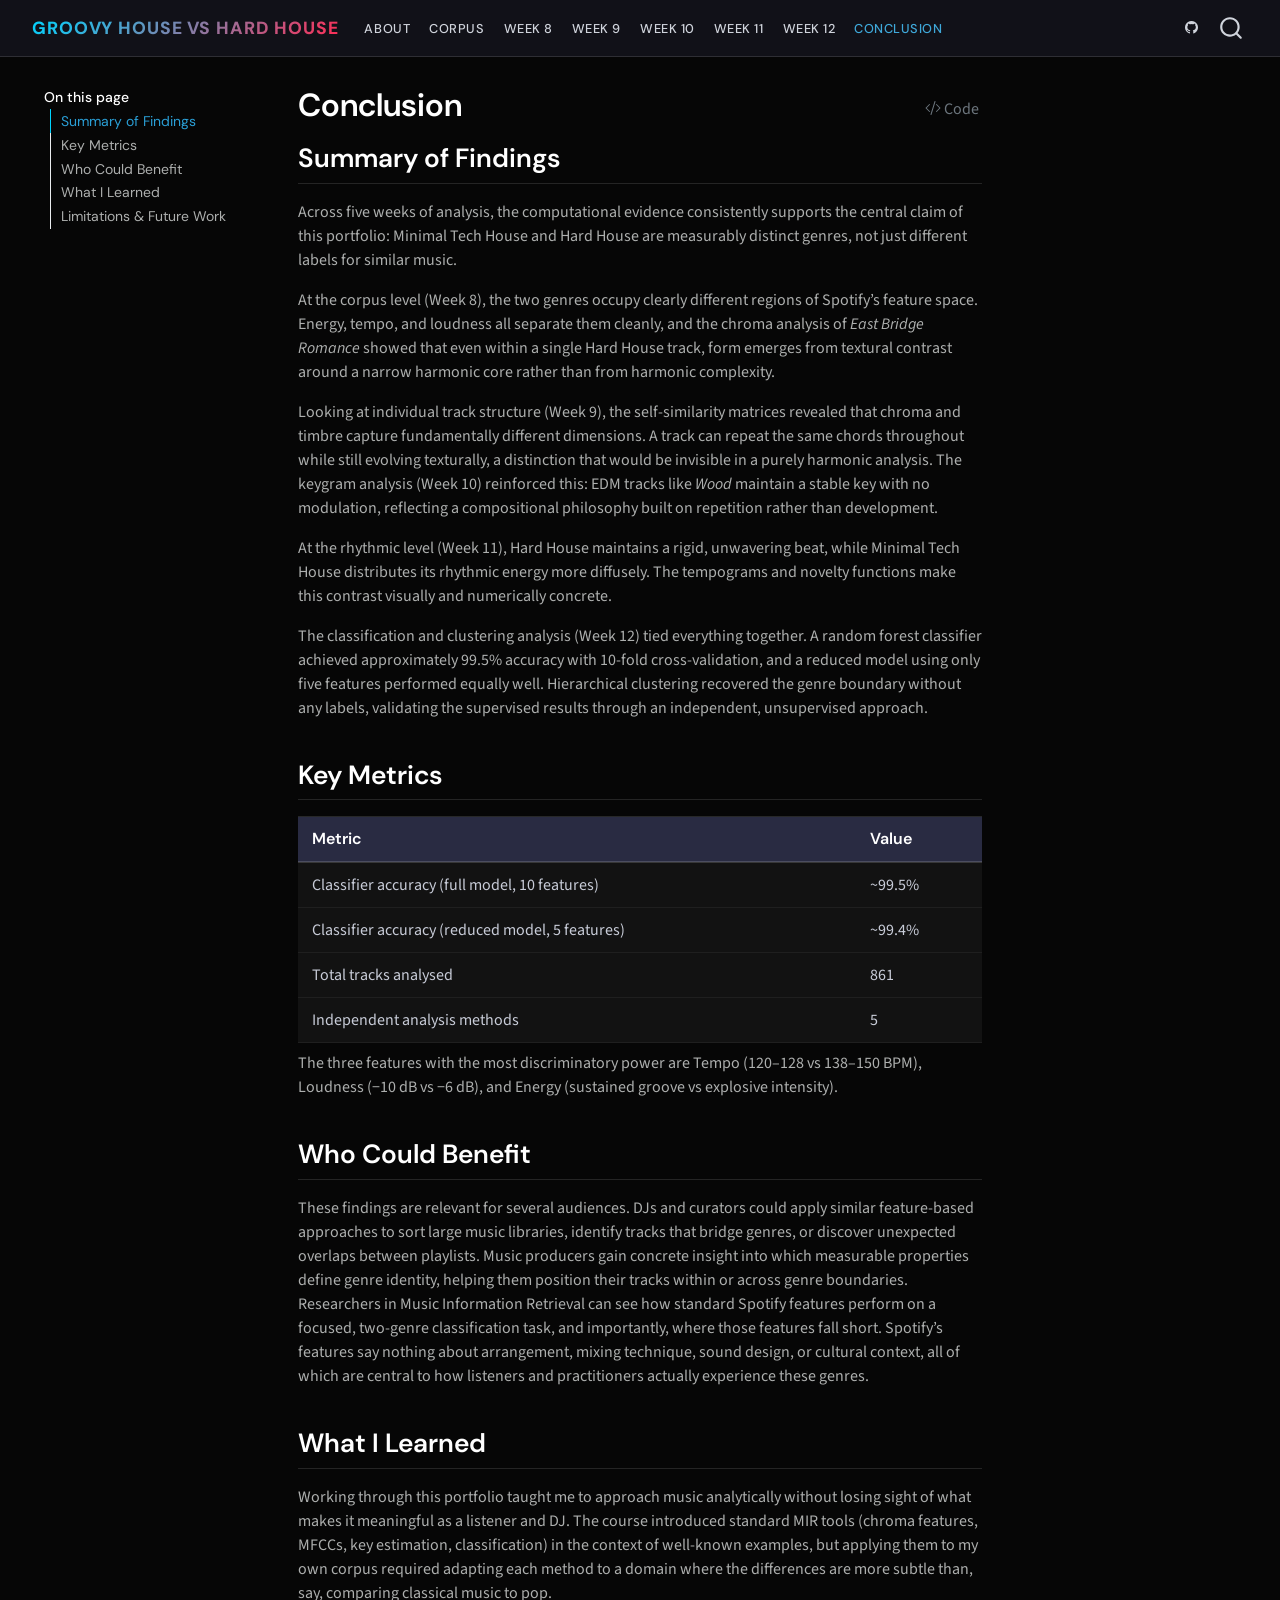
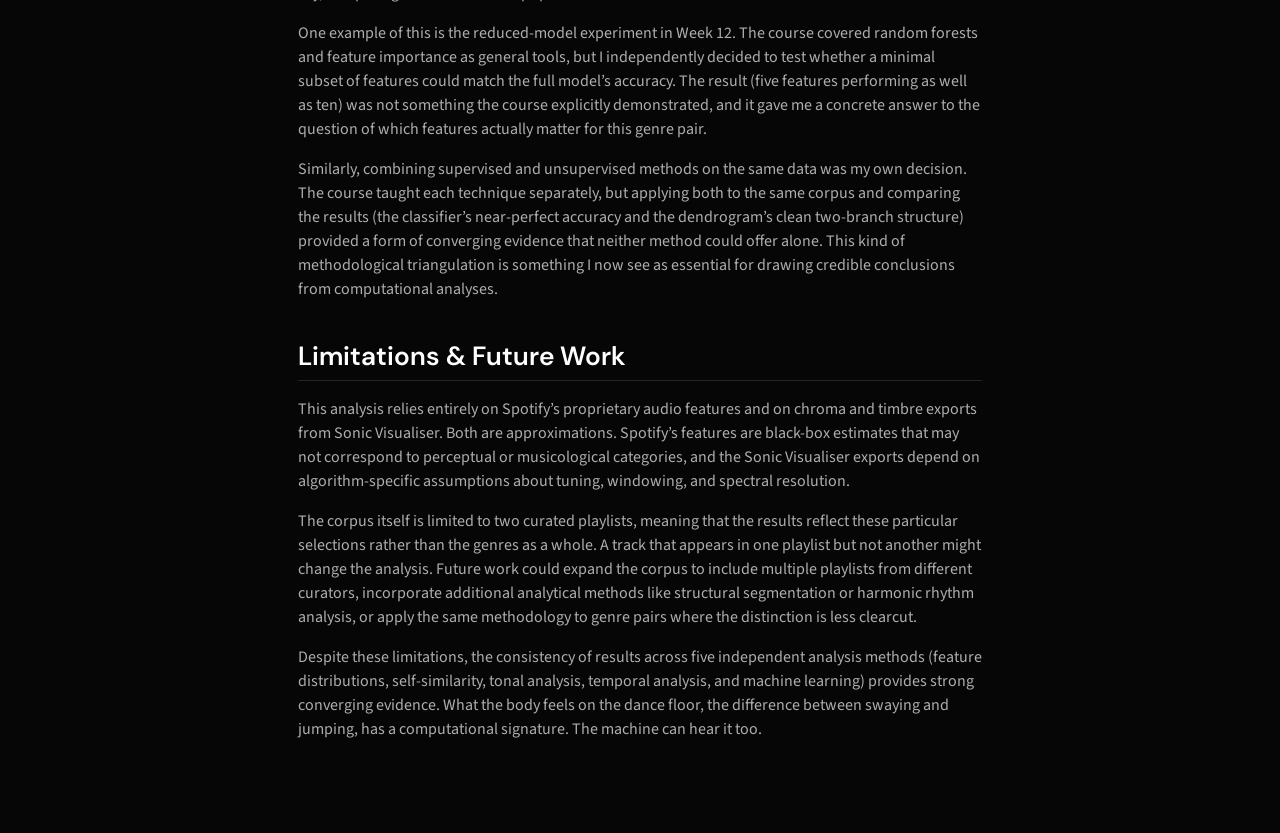
==== commit f76838bb: "Added loudness and timbre analysis" ====
--- a/docs/conclusion.html
+++ b/docs/conclusion.html
@@ -184,6 +184,7 @@
   <li><a href="#summary-of-findings" id="toc-summary-of-findings" class="nav-link active" data-scroll-target="#summary-of-findings">Summary of Findings</a></li>
   <li><a href="#key-metrics" id="toc-key-metrics" class="nav-link" data-scroll-target="#key-metrics">Key Metrics</a></li>
   <li><a href="#who-could-benefit" id="toc-who-could-benefit" class="nav-link" data-scroll-target="#who-could-benefit">Who Could Benefit</a></li>
+  <li><a href="#what-i-learned" id="toc-what-i-learned" class="nav-link" data-scroll-target="#what-i-learned">What I Learned</a></li>
   <li><a href="#limitations-future-work" id="toc-limitations-future-work" class="nav-link" data-scroll-target="#limitations-future-work">Limitations &amp; Future Work</a></li>
   </ul>
 </nav>
@@ -255,6 +256,12 @@
 <section id="who-could-benefit" class="level2">
 <h2 class="anchored" data-anchor-id="who-could-benefit">Who Could Benefit</h2>
 <p>These findings are relevant for several audiences. DJs and curators could apply similar feature-based approaches to sort large music libraries, identify tracks that bridge genres, or discover unexpected overlaps between playlists. Music producers gain concrete insight into which measurable properties define genre identity, helping them position their tracks within or across genre boundaries. Researchers in Music Information Retrieval can see how standard Spotify features perform on a focused, two-genre classification task, and importantly, where those features fall short. Spotify’s features say nothing about arrangement, mixing technique, sound design, or cultural context, all of which are central to how listeners and practitioners actually experience these genres.</p>
+</section>
+<section id="what-i-learned" class="level2">
+<h2 class="anchored" data-anchor-id="what-i-learned">What I Learned</h2>
+<p>Working through this portfolio taught me to approach music analytically without losing sight of what makes it meaningful as a listener and DJ. The course introduced standard MIR tools (chroma features, MFCCs, key estimation, classification) in the context of well-known examples, but applying them to my own corpus required adapting each method to a domain where the differences are more subtle than, say, comparing classical music to pop.</p>
+<p>One example of this is the reduced-model experiment in Week 12. The course covered random forests and feature importance as general tools, but I independently decided to test whether a minimal subset of features could match the full model’s accuracy. The result (five features performing as well as ten) was not something the course explicitly demonstrated, and it gave me a concrete answer to the question of which features actually matter for this genre pair.</p>
+<p>Similarly, combining supervised and unsupervised methods on the same data was my own decision. The course taught each technique separately, but applying both to the same corpus and comparing the results (the classifier’s near-perfect accuracy and the dendrogram’s clean two-branch structure) provided a form of converging evidence that neither method could offer alone. This kind of methodological triangulation is something I now see as essential for drawing credible conclusions from computational analyses.</p>
 </section>
 <section id="limitations-future-work" class="level2">
 <h2 class="anchored" data-anchor-id="limitations-future-work">Limitations &amp; Future Work</h2>
@@ -750,13 +757,21 @@
 <span id="cb1-29"><a href="#cb1-29" aria-hidden="true" tabindex="-1"></a></span>
 <span id="cb1-30"><a href="#cb1-30" aria-hidden="true" tabindex="-1"></a>These findings are relevant for several audiences. DJs and curators could apply similar feature-based approaches to sort large music libraries, identify tracks that bridge genres, or discover unexpected overlaps between playlists. Music producers gain concrete insight into which measurable properties define genre identity, helping them position their tracks within or across genre boundaries. Researchers in Music Information Retrieval can see how standard Spotify features perform on a focused, two-genre classification task, and importantly, where those features fall short. Spotify's features say nothing about arrangement, mixing technique, sound design, or cultural context, all of which are central to how listeners and practitioners actually experience these genres.</span>
 <span id="cb1-31"><a href="#cb1-31" aria-hidden="true" tabindex="-1"></a></span>
-<span id="cb1-32"><a href="#cb1-32" aria-hidden="true" tabindex="-1"></a><span class="fu">## Limitations &amp; Future Work</span></span>
+<span id="cb1-32"><a href="#cb1-32" aria-hidden="true" tabindex="-1"></a><span class="fu">## What I Learned</span></span>
 <span id="cb1-33"><a href="#cb1-33" aria-hidden="true" tabindex="-1"></a></span>
-<span id="cb1-34"><a href="#cb1-34" aria-hidden="true" tabindex="-1"></a>This analysis relies entirely on Spotify's proprietary audio features and on chroma and timbre exports from Sonic Visualiser. Both are approximations. Spotify's features are black-box estimates that may not correspond to perceptual or musicological categories, and the Sonic Visualiser exports depend on algorithm-specific assumptions about tuning, windowing, and spectral resolution.</span>
+<span id="cb1-34"><a href="#cb1-34" aria-hidden="true" tabindex="-1"></a>Working through this portfolio taught me to approach music analytically without losing sight of what makes it meaningful as a listener and DJ. The course introduced standard MIR tools (chroma features, MFCCs, key estimation, classification) in the context of well-known examples, but applying them to my own corpus required adapting each method to a domain where the differences are more subtle than, say, comparing classical music to pop.</span>
 <span id="cb1-35"><a href="#cb1-35" aria-hidden="true" tabindex="-1"></a></span>
-<span id="cb1-36"><a href="#cb1-36" aria-hidden="true" tabindex="-1"></a>The corpus itself is limited to two curated playlists, meaning that the results reflect these particular selections rather than the genres as a whole. A track that appears in one playlist but not another might change the analysis. Future work could expand the corpus to include multiple playlists from different curators, incorporate additional analytical methods like structural segmentation or harmonic rhythm analysis, or apply the same methodology to genre pairs where the distinction is less clearcut.</span>
+<span id="cb1-36"><a href="#cb1-36" aria-hidden="true" tabindex="-1"></a>One example of this is the reduced-model experiment in Week 12. The course covered random forests and feature importance as general tools, but I independently decided to test whether a minimal subset of features could match the full model's accuracy. The result (five features performing as well as ten) was not something the course explicitly demonstrated, and it gave me a concrete answer to the question of which features actually matter for this genre pair.</span>
 <span id="cb1-37"><a href="#cb1-37" aria-hidden="true" tabindex="-1"></a></span>
-<span id="cb1-38"><a href="#cb1-38" aria-hidden="true" tabindex="-1"></a>Despite these limitations, the consistency of results across five independent analysis methods (feature distributions, self-similarity, tonal analysis, temporal analysis, and machine learning) provides strong converging evidence. What the body feels on the dance floor, the difference between swaying and jumping, has a computational signature. The machine can hear it too.</span></code></pre></div><button title="Copy to Clipboard" class="code-copy-button" data-in-quarto-modal=""><i class="bi"></i></button></div>
+<span id="cb1-38"><a href="#cb1-38" aria-hidden="true" tabindex="-1"></a>Similarly, combining supervised and unsupervised methods on the same data was my own decision. The course taught each technique separately, but applying both to the same corpus and comparing the results (the classifier's near-perfect accuracy and the dendrogram's clean two-branch structure) provided a form of converging evidence that neither method could offer alone. This kind of methodological triangulation is something I now see as essential for drawing credible conclusions from computational analyses.</span>
+<span id="cb1-39"><a href="#cb1-39" aria-hidden="true" tabindex="-1"></a></span>
+<span id="cb1-40"><a href="#cb1-40" aria-hidden="true" tabindex="-1"></a><span class="fu">## Limitations &amp; Future Work</span></span>
+<span id="cb1-41"><a href="#cb1-41" aria-hidden="true" tabindex="-1"></a></span>
+<span id="cb1-42"><a href="#cb1-42" aria-hidden="true" tabindex="-1"></a>This analysis relies entirely on Spotify's proprietary audio features and on chroma and timbre exports from Sonic Visualiser. Both are approximations. Spotify's features are black-box estimates that may not correspond to perceptual or musicological categories, and the Sonic Visualiser exports depend on algorithm-specific assumptions about tuning, windowing, and spectral resolution.</span>
+<span id="cb1-43"><a href="#cb1-43" aria-hidden="true" tabindex="-1"></a></span>
+<span id="cb1-44"><a href="#cb1-44" aria-hidden="true" tabindex="-1"></a>The corpus itself is limited to two curated playlists, meaning that the results reflect these particular selections rather than the genres as a whole. A track that appears in one playlist but not another might change the analysis. Future work could expand the corpus to include multiple playlists from different curators, incorporate additional analytical methods like structural segmentation or harmonic rhythm analysis, or apply the same methodology to genre pairs where the distinction is less clearcut.</span>
+<span id="cb1-45"><a href="#cb1-45" aria-hidden="true" tabindex="-1"></a></span>
+<span id="cb1-46"><a href="#cb1-46" aria-hidden="true" tabindex="-1"></a>Despite these limitations, the consistency of results across five independent analysis methods (feature distributions, self-similarity, tonal analysis, temporal analysis, and machine learning) provides strong converging evidence. What the body feels on the dance floor, the difference between swaying and jumping, has a computational signature. The machine can hear it too.</span></code></pre></div><button title="Copy to Clipboard" class="code-copy-button" data-in-quarto-modal=""><i class="bi"></i></button></div>
 </div></div></div></div></div>
 </div> <!-- /content -->
 
